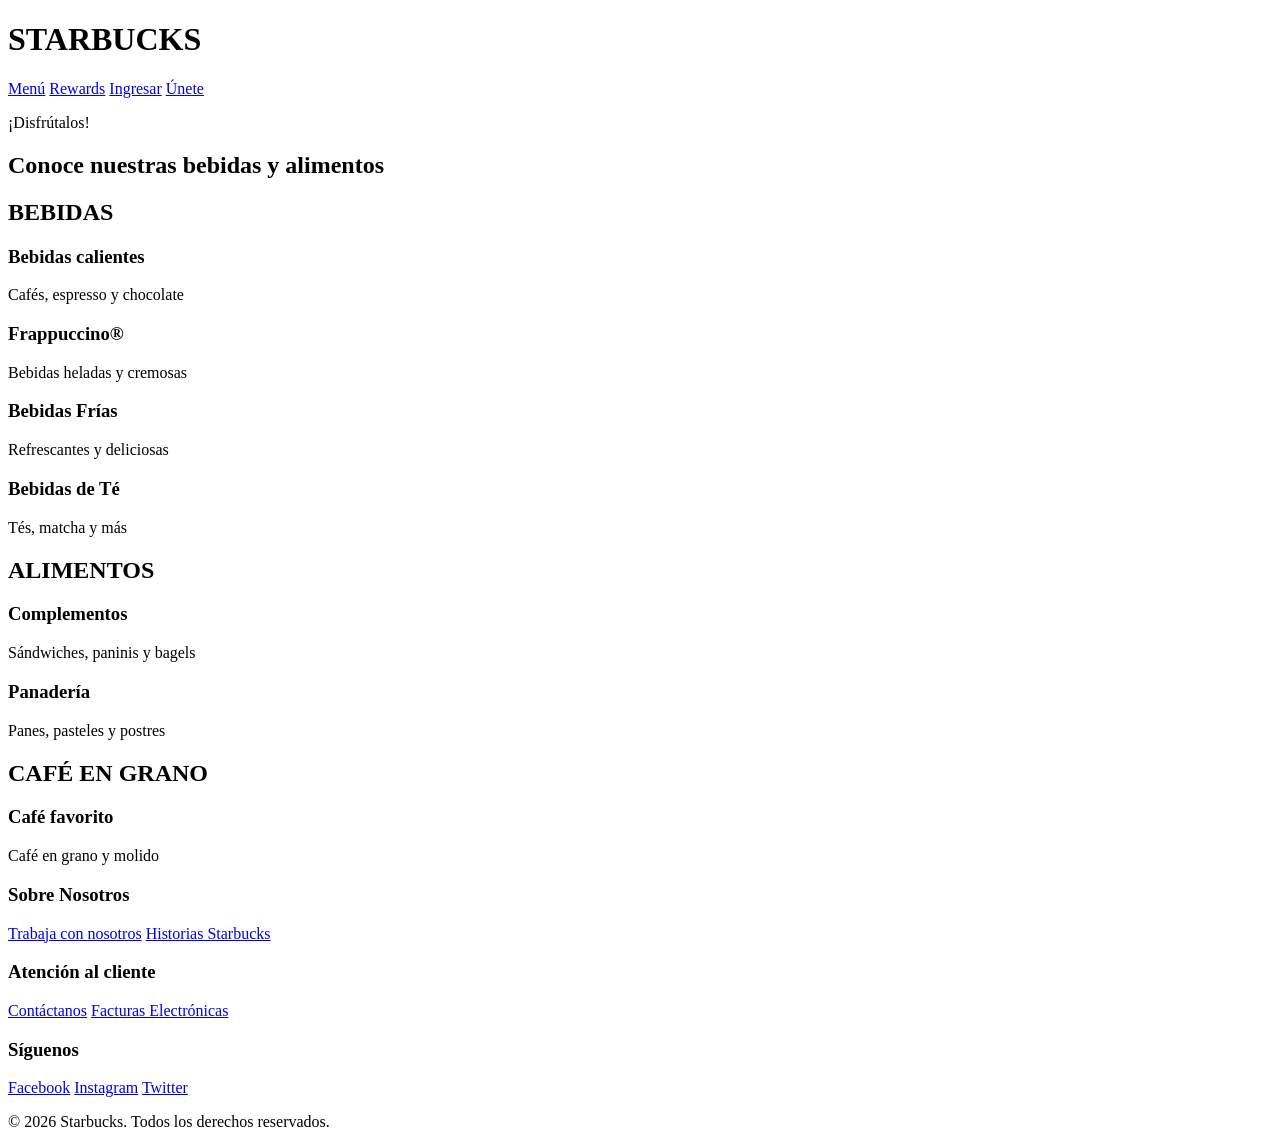
==== index.html @ e9fdda85 "Añadir estructura básica html" ====
<!DOCTYPE html>
<html lang="es">
<head>
    <meta charset="UTF-8">
    <link rel="stylesheet" href="style.css">
    <title>Starbucks</title>
    
</head>
<body>
    <header>
        <h1 class="logo">STARBUCKS</h1>
        <nav>
            <a href="menu.html">Menú</a>
            <a href="#">Rewards</a>
            <a href="#" class="boton boton-blanco">Ingresar</a>
            <a href="#" class="boton">Únete</a>
        </nav>
    </header>


    <section class="hero">
        <p>¡Disfrútalos!</p>
        <h2>Conoce nuestras bebidas y alimentos</h2>
    </section>

    <main>
        
        <h2 class="titulo-seccion">BEBIDAS</h2>
        
        <article>
            <figure class="circulo"></figure>
            <h3>Bebidas calientes</h3>
            <p>Cafés, espresso y chocolate</p>
        </article>

        <article>
            <figure class="circulo"></figure>
            <h3>Frappuccino®</h3>
            <p>Bebidas heladas y cremosas</p>
        </article>

        <article>
            <figure class="circulo"></figure>
            <h3>Bebidas Frías</h3>
            <p>Refrescantes y deliciosas</p>
        </article>

        <article>
            <figure class="circulo"></figure>
            <h3>Bebidas de Té</h3>
            <p>Tés, matcha y más</p>
        </article>

        <h2 class="titulo-seccion">ALIMENTOS</h2>
        
        <article>
            <figure class="circulo"></figure>
            <h3>Complementos</h3>
            <p>Sándwiches, paninis y bagels</p>
        </article>

        <article>
            <figure class="circulo"></figure>
            <h3>Panadería</h3>
            <p>Panes, pasteles y postres</p>
        </article>


        <h2 class="titulo-seccion">CAFÉ EN GRANO</h2>
        
        <article>
            <figure class="circulo"></figure>
            <h3>Café favorito</h3>
            <p>Café en grano y molido</p>
        </article>

    </main>

    <footer>
        <h3>Sobre Nosotros</h3>
        <a href="#">Trabaja con nosotros</a>
        <a href="#">Historias Starbucks</a>
        
        <h3>Atención al cliente</h3>
        <a href="#">Contáctanos</a>
        <a href="#">Facturas Electrónicas</a>
        
        <h3>Síguenos</h3>
        <p class="enlinea">
            <a href="#">Facebook</a>
            <a href="#">Instagram</a>
            <a href="#">Twitter</a>
        </p>

        <p class="copyright">
            © 2026 Starbucks. Todos los derechos reservados.
        </p>
    </footer>
</body>
</html>
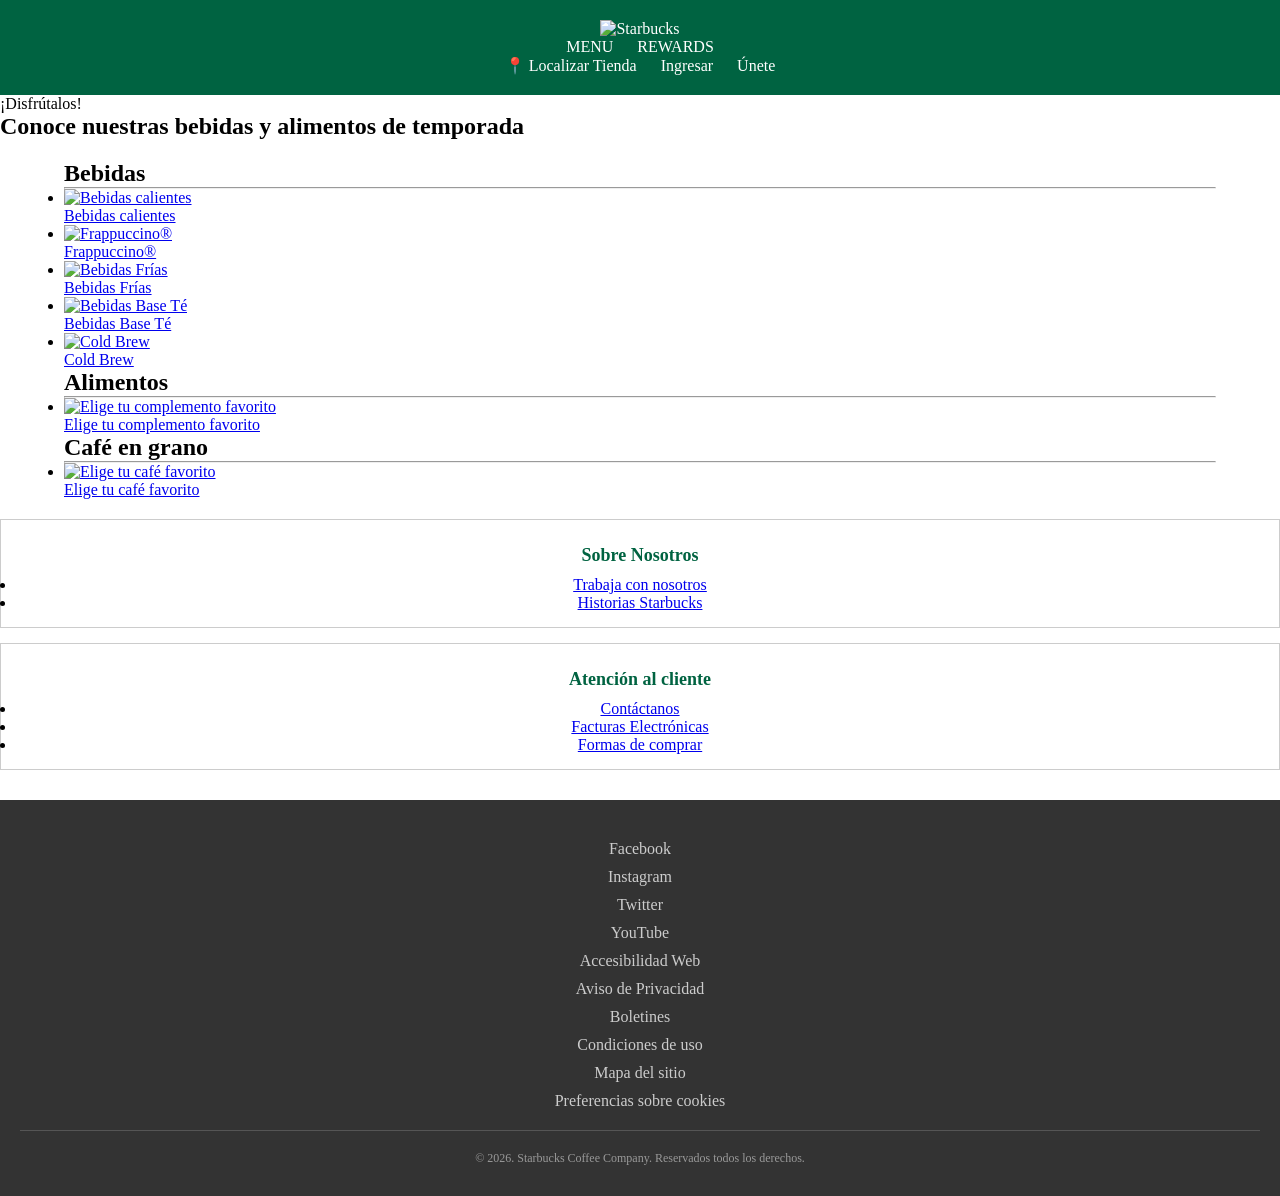
==== commit e02906a2: "Se agregó Herencia, Especifidad y Fuentes -No contiene imagenes" ====
--- a/index.html
+++ b/index.html
@@ -1,100 +1,199 @@
 <!DOCTYPE html>
 <html lang="es">
 <head>
-    <meta charset="UTF-8">
-    <link rel="stylesheet" href="style.css">
-    <title>Starbucks</title>
-    
+  <meta charset="UTF-8" />
+  <meta name="viewport" content="width=device-width, initial-scale=1.0"/>
+  <title>Menú | Starbucks México</title>
+  <link href="https://fonts.googleapis.com/css2?family=Lato:wght@300;400;700;900&display=swap" rel="stylesheet"/>
+  <link rel="stylesheet" href="style.css"/>
 </head>
 <body>
-    <header>
-        <h1 class="logo">STARBUCKS</h1>
-        <nav>
-            <a href="menu.html">Menú</a>
-            <a href="#">Rewards</a>
-            <a href="#" class="boton boton-blanco">Ingresar</a>
-            <a href="#" class="boton">Únete</a>
-        </nav>
-    </header>
+
+ 
+  <header>
+  <a href="/" class="logo">
+  <img
+        src="https://upload.wikimedia.org/wikipedia/en/thumb/d/d3/Starbucks_Corporation_Logo_2011.svg/1200px-Starbucks_Corporation_Logo_2011.svg.png"
+        alt="Starbucks"
+        class="logo-img"
+      />
+    </a>
+
+    <nav class="nav-principal">
+      <a href="/menu" class="nav-link nav-link--activo">MENU</a>
+      <a href="https://rewards.starbucks.mx" class="nav-link" target="_blank">REWARDS</a>
+    </nav>
+
+    <nav class="nav-acciones">
+      <a href="/stores" class="btn-tienda">📍 Localizar Tienda</a>
+      <a href="https://rewards.starbucks.mx/login" class="btn-ingresar">Ingresar</a>
+      <a href="https://rewards.starbucks.mx/register" class="btn-unete">Únete</a>
+    </nav>
+  </header>
 
 
-    <section class="hero">
-        <p>¡Disfrútalos!</p>
-        <h2>Conoce nuestras bebidas y alimentos</h2>
+  <section class="banner">
+    <p class="banner-sub">¡Disfrútalos!</p>
+    <h1 class="banner-titulo">Conoce nuestras bebidas y alimentos de temporada</h1>
+  </section>
+  
+  <main>
+    <section class="categoria">
+      <h2 class="categoria-titulo">Bebidas</h2>
+      <hr />
+      <ul class="productos-lista">
+        <li>
+        <a href="/menu/bebidas/calientes" class="producto">
+        <figure class="producto-figura">
+        <img
+                src="idk"
+                alt="Bebidas calientes"
+              />
+
+        </figure>
+       <p class="producto-nombre">Bebidas calientes</p>
+        </a>
+        </li>
+        <li>
+        <a href="/menu/bebidas/frappuccinosr" class="producto">
+        <figure class="producto-figura">
+        <img
+            src="idkkk"
+            alt="Frappuccino®"
+              />
+          </figure>
+          <p class="producto-nombre">Frappuccino®</p>
+          </a>
+          </li>
+
+          <li>
+          <a href="/menu/bebidas/frias" class="producto">
+          <figure class="producto-figura">
+            <img
+                src="idk"
+                alt="Bebidas Frías"
+              />
+            </figure>
+            <p class="producto-nombre">Bebidas Frías</p>
+          </a>
+        </li>
+
+        <li>
+          <a href="/menu/bebidas/bebidas-base-te" class="producto">
+            <figure class="producto-figura">
+              <img
+                src="idk"
+                alt="Bebidas Base Té"
+              />
+            </figure>
+            <p class="producto-nombre">Bebidas Base Té</p>
+          </a>
+        </li>
+
+        <li>
+          <a href="/menu/bebidas/cold-brew" class="producto">
+            <figure class="producto-figura">
+              <img
+                src="idk"
+                alt="Cold Brew"
+              />
+            </figure>
+            <p class="producto-nombre">Cold Brew</p>
+          </a>
+        </li>
+
+      </ul>
     </section>
 
-    <main>
-        
-        <h2 class="titulo-seccion">BEBIDAS</h2>
-        
-        <article>
-            <figure class="circulo"></figure>
-            <h3>Bebidas calientes</h3>
-            <p>Cafés, espresso y chocolate</p>
-        </article>
+   
+    <section class="categoria">
+      <h2 class="categoria-titulo">Alimentos</h2>
+      <hr />
 
-        <article>
-            <figure class="circulo"></figure>
-            <h3>Frappuccino®</h3>
-            <p>Bebidas heladas y cremosas</p>
-        </article>
+      <ul class="productos-lista">
 
-        <article>
-            <figure class="circulo"></figure>
-            <h3>Bebidas Frías</h3>
-            <p>Refrescantes y deliciosas</p>
-        </article>
+        <li>
+          <a href="/menu/alimentos/elige-tu-complemento-favorito" class="producto">
+            <figure class="producto-figura">
+              <img
+                src="idk"
+                alt="Elige tu complemento favorito"
+              />
+            </figure>
+            <p class="producto-nombre">Elige tu complemento favorito</p>
+          </a>
+        </li>
 
-        <article>
-            <figure class="circulo"></figure>
-            <h3>Bebidas de Té</h3>
-            <p>Tés, matcha y más</p>
-        </article>
+      </ul>
+    </section>
 
-        <h2 class="titulo-seccion">ALIMENTOS</h2>
-        
-        <article>
-            <figure class="circulo"></figure>
-            <h3>Complementos</h3>
-            <p>Sándwiches, paninis y bagels</p>
-        </article>
+    
+    <section class="categoria">
+      <h2 class="categoria-titulo">Café en grano</h2>
+      <hr />
 
-        <article>
-            <figure class="circulo"></figure>
-            <h3>Panadería</h3>
-            <p>Panes, pasteles y postres</p>
-        </article>
+      <ul class="productos-lista">
 
+        <li>
+          <a href="/menu/cafe-en-grano/elige-tu-cafe-favorito" class="producto">
+            <figure class="producto-figura">
+              <img
+                src="idk"
+                alt="Elige tu café favorito"
+              />
+            </figure>
+            <p class="producto-nombre">Elige tu café favorito</p>
+          </a>
+        </li>
 
-        <h2 class="titulo-seccion">CAFÉ EN GRANO</h2>
-        
-        <article>
-            <figure class="circulo"></figure>
-            <h3>Café favorito</h3>
-            <p>Café en grano y molido</p>
-        </article>
+      </ul>
+    </section>
 
-    </main>
+  </main>
 
-    <footer>
-        <h3>Sobre Nosotros</h3>
-        <a href="#">Trabaja con nosotros</a>
-        <a href="#">Historias Starbucks</a>
-        
-        <h3>Atención al cliente</h3>
-        <a href="#">Contáctanos</a>
-        <a href="#">Facturas Electrónicas</a>
-        
-        <h3>Síguenos</h3>
-        <p class="enlinea">
-            <a href="#">Facebook</a>
-            <a href="#">Instagram</a>
-            <a href="#">Twitter</a>
-        </p>
+  <section class="prefooter">
 
-        <p class="copyright">
-            © 2026 Starbucks. Todos los derechos reservados.
-        </p>
-    </footer>
+    <article class="prefooter-col">
+      <h3 class="prefooter-titulo">Sobre Nosotros</h3>
+      <ul class="prefooter-lista">
+        <li><a href="/seccion/trabaja-con-nosotros">Trabaja con nosotros</a></li>
+        <li><a href="https://historias.starbucks.com/es/" target="_blank">Historias Starbucks</a></li>
+      </ul>
+    </article>
+
+    <article class="prefooter-col">
+      <h3 class="prefooter-titulo">Atención al cliente</h3>
+      <ul class="prefooter-lista">
+        <li><a href="https://rewards.starbucks.mx/atencion-cliente">Contáctanos</a></li>
+        <li><a href="https://alsea.interfactura.com/RegistroDocumento.aspx?opc=Starbucks">Facturas Electrónicas</a></li>
+        <li><a href="/seccion/experiencia-starbucks">Formas de comprar</a></li>
+      </ul>
+    </article>
+
+  </section>
+
+  
+  <footer>
+
+    <nav class="redes">
+      <a href="https://www.facebook.com/StarbucksMexico" target="_blank">Facebook</a>
+      <a href="https://www.instagram.com/starbucksMex/" target="_blank">Instagram</a>
+      <a href="https://twitter.com/StarbucksMex" target="_blank">Twitter</a>
+      <a href="https://www.youtube.com/user/StarbucksMexico" target="_blank">YouTube</a>
+    </nav>
+
+    <nav class="footer-nav">
+      <a href="/articulo/accesibilidad-web">Accesibilidad Web</a>
+      <a href="/articulo/aviso-de-privacidad">Aviso de Privacidad</a>
+      <a href="/seccion/boletines">Boletines</a>
+      <a href="/articulo/condiciones-de-uso-1">Condiciones de uso</a>
+      <a href="/articulo/mapa-del-sitio">Mapa del sitio</a>
+      <a href="/articulo/preferencias-sobre-cookie">Preferencias sobre cookies</a>
+    </nav>
+
+    <p class="copyright">© 2026. Starbucks Coffee Company. Reservados todos los derechos.</p>
+
+  </footer>
+
 </body>
-</html>+</html>
--- a/style.css
+++ b/style.css
@@ -0,0 +1,130 @@
+
+        * {
+            margin: 0;
+            padding: 0;
+            box-sizing: border-box;
+        }
+
+       
+        header {
+            background-color: #006341;
+            padding: 20px;
+            text-align: center;
+        }
+
+        header a {
+            color: white;
+            text-decoration: none;
+            margin: 0 10px;
+        }
+
+        h1.logo {
+            color: white;
+            font-size: 24px;
+            margin-bottom: 10px;
+        }
+
+    
+        section.hero {
+            background-color: #f0f0f0;
+            padding: 30px;
+            text-align: center;
+        }
+
+        section.hero h2 {
+            color: #006341;
+            font-size: 28px;
+            margin: 10px 0;
+        }
+
+        main {
+            width: 90%;
+            margin: 20px auto;
+        }
+
+        
+        h2.titulo-seccion {
+            color: #006341;
+            font-size: 22px;
+            margin: 30px 0 15px;
+            padding-bottom: 5px;
+            border-bottom: 2px solid #006341;
+        }
+
+       
+        article {
+            border: 1px solid #ccc;
+            padding: 15px;
+            margin-bottom: 15px;
+            text-align: center;
+            background-color: white;
+        }
+
+        article h3 {
+            color: #006341;
+            margin: 10px 0;
+            font-size: 18px;
+        }
+
+        article p {
+            color: #666;
+        }
+
+        figure.circulo {
+            width: 120px;
+            height: 120px;
+            background-color: #ddd;
+            border-radius: 50%;
+            margin: 0 auto;
+        }
+
+       
+        a.boton {
+            background-color: #006341;
+            color: white;
+            padding: 8px 16px;
+            text-decoration: none;
+            display: inline-block;
+            margin: 5px;
+            border-radius: 20px;
+        }
+
+        a.boton-blanco {
+            background-color: white;
+            color: #006341;
+        }
+
+      
+        footer {
+            background-color: #333;
+            color: white;
+            padding: 30px 20px;
+            margin-top: 30px;
+            text-align: center;
+        }
+
+        footer a {
+            color: #ccc;
+            text-decoration: none;
+            display: block;
+            margin: 10px 0;
+        }
+
+        footer h3 {
+            color: white;
+            margin: 20px 0 10px;
+        }
+
+        p.copyright {
+            font-size: 12px;
+            color: #999;
+            margin-top: 20px;
+            padding-top: 20px;
+            border-top: 1px solid #555;
+        }
+
+        .enlinea a {
+            display: inline;
+            margin: 0 10px;
+        }
+    
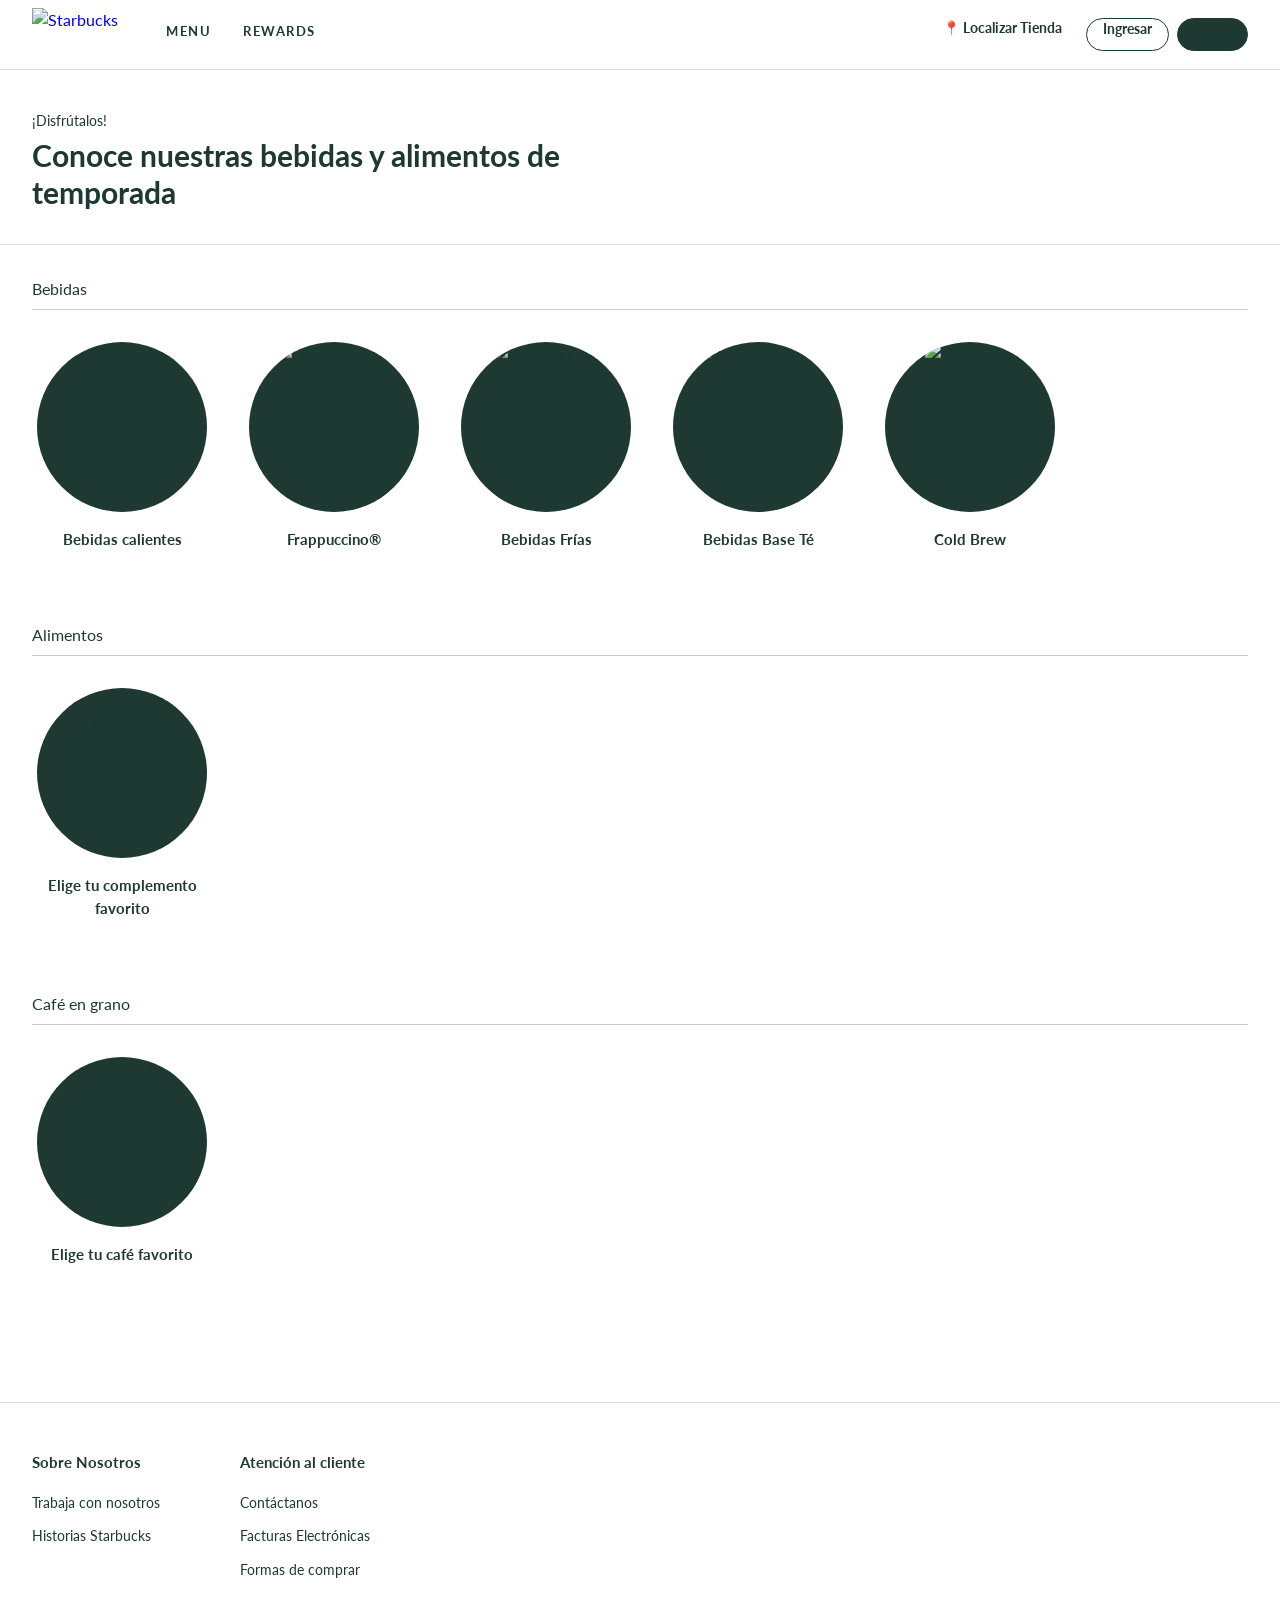
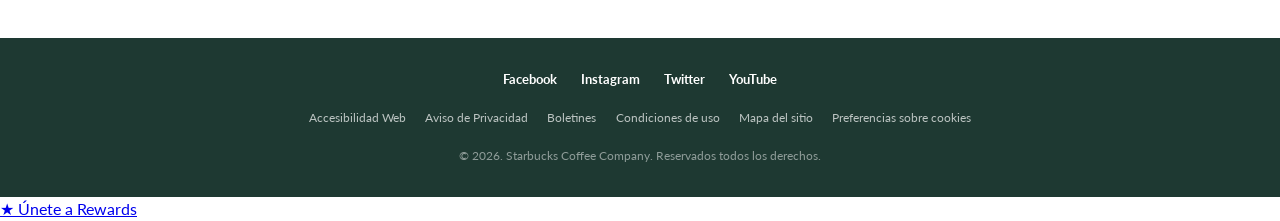
==== commit d2e7ec5c: "Agregar un nuevo botón" ====
--- a/index.html
+++ b/index.html
@@ -80,69 +80,61 @@
 
         <li>
           <a href="/menu/bebidas/bebidas-base-te" class="producto">
-            <figure class="producto-figura">
-              <img
+          <figure class="producto-figura">
+          <img
                 src="idk"
                 alt="Bebidas Base Té"
-              />
-            </figure>
-            <p class="producto-nombre">Bebidas Base Té</p>
-          </a>
+          />
+        </figure>
+       <p class="producto-nombre">Bebidas Base Té</p>
+     </a>
         </li>
 
         <li>
           <a href="/menu/bebidas/cold-brew" class="producto">
-            <figure class="producto-figura">
-              <img
-                src="idk"
-                alt="Cold Brew"
+          <figure class="producto-figura">
+        <img
+          src="idk"
+              alt="Cold Brew"
               />
-            </figure>
-            <p class="producto-nombre">Cold Brew</p>
-          </a>
+        </figure>
+        <p class="producto-nombre">Cold Brew</p>
+        </a>
         </li>
-
       </ul>
     </section>
-
-   
-    <section class="categoria">
+<section class="categoria">
       <h2 class="categoria-titulo">Alimentos</h2>
       <hr />
 
-      <ul class="productos-lista">
+    <ul class="productos-lista">
 
         <li>
-          <a href="/menu/alimentos/elige-tu-complemento-favorito" class="producto">
-            <figure class="producto-figura">
-              <img
-                src="idk"
-                alt="Elige tu complemento favorito"
+        <a href="/menu/alimentos/elige-tu-complemento-favorito" class="producto">
+         <figure class="producto-figura">
+       <img
+           src="idk"
+         alt="Elige tu complemento favorito"
               />
-            </figure>
-            <p class="producto-nombre">Elige tu complemento favorito</p>
-          </a>
-        </li>
+           </figure>
+          <p class="producto-nombre">Elige tu complemento favorito</p>
+        </a>
+      </li>
+</ul>
+</section>
 
-      </ul>
-    </section>
-
-    
     <section class="categoria">
-      <h2 class="categoria-titulo">Café en grano</h2>
-      <hr />
-
-      <ul class="productos-lista">
-
-        <li>
-          <a href="/menu/cafe-en-grano/elige-tu-cafe-favorito" class="producto">
-            <figure class="producto-figura">
-              <img
+    <h2 class="categoria-titulo">Café en grano</h2>
+     <hr />
+ <ul class="productos-lista">
+ <li>   <a href="/menu/cafe-en-grano/elige-tu-cafe-favorito" class="producto">
+         <figure class="producto-figura">
+            <img
                 src="idk"
                 alt="Elige tu café favorito"
               />
             </figure>
-            <p class="producto-nombre">Elige tu café favorito</p>
+          <p class="producto-nombre">Elige tu café favorito</p>
           </a>
         </li>
 
@@ -195,5 +187,10 @@
 
   </footer>
 
+  <a href="https://rewards.starbucks.mx" class="btn-flotante" target="_blank">
+    ★ Únete a Rewards
+  </a>
+
+</body>
 </body>
 </html>
--- a/style.css
+++ b/style.css
@@ -1,130 +1,377 @@
 
-        * {
-            margin: 0;
-            padding: 0;
-            box-sizing: border-box;
-        }
-
-       
-        header {
-            background-color: #006341;
-            padding: 20px;
-            text-align: center;
-        }
-
-        header a {
-            color: white;
-            text-decoration: none;
-            margin: 0 10px;
-        }
-
-        h1.logo {
-            color: white;
-            font-size: 24px;
-            margin-bottom: 10px;
-        }
-
-    
-        section.hero {
-            background-color: #f0f0f0;
-            padding: 30px;
-            text-align: center;
-        }
-
-        section.hero h2 {
-            color: #006341;
-            font-size: 28px;
-            margin: 10px 0;
-        }
-
-        main {
-            width: 90%;
-            margin: 20px auto;
-        }
-
-        
-        h2.titulo-seccion {
-            color: #006341;
-            font-size: 22px;
-            margin: 30px 0 15px;
-            padding-bottom: 5px;
-            border-bottom: 2px solid #006341;
-        }
-
-       
-        article {
-            border: 1px solid #ccc;
-            padding: 15px;
-            margin-bottom: 15px;
-            text-align: center;
-            background-color: white;
-        }
-
-        article h3 {
-            color: #006341;
-            margin: 10px 0;
-            font-size: 18px;
-        }
-
-        article p {
-            color: #666;
-        }
-
-        figure.circulo {
-            width: 120px;
-            height: 120px;
-            background-color: #ddd;
-            border-radius: 50%;
-            margin: 0 auto;
-        }
-
-       
-        a.boton {
-            background-color: #006341;
-            color: white;
-            padding: 8px 16px;
-            text-decoration: none;
-            display: inline-block;
-            margin: 5px;
-            border-radius: 20px;
-        }
-
-        a.boton-blanco {
-            background-color: white;
-            color: #006341;
-        }
-
-      
-        footer {
-            background-color: #333;
-            color: white;
-            padding: 30px 20px;
-            margin-top: 30px;
-            text-align: center;
-        }
-
-        footer a {
-            color: #ccc;
-            text-decoration: none;
-            display: block;
-            margin: 10px 0;
-        }
-
-        footer h3 {
-            color: white;
-            margin: 20px 0 10px;
-        }
-
-        p.copyright {
-            font-size: 12px;
-            color: #999;
-            margin-top: 20px;
-            padding-top: 20px;
-            border-top: 1px solid #555;
-        }
-
-        .enlinea a {
-            display: inline;
-            margin: 0 10px;
-        }
-    +* {
+  box-sizing: border-box;
+  margin: 0;
+  padding: 0;
+}
+
+/* Selector de tipo. font-family, font-size, color
+   y line-height se heredan a todos los hijos. */
+body {
+  font-family: 'Lato', Arial, sans-serif;
+  font-size: 16px;
+  line-height: 1.5;
+  color: #1e3932;
+  background-color: #ffffff;
+}
+
+
+h1 {
+  font-size: 1.85rem;
+  font-weight: 700;
+  line-height: 1.25;
+}
+
+h2 {
+  font-size: 1rem;
+  font-weight: 400;
+}
+
+h3 {
+  font-size: 0.95rem;
+  font-weight: 700;
+}
+
+p {
+  font-size: 0.9rem;
+}
+
+
+hr {
+  border: none;
+  border-top: 1px solid #cccccc;
+  margin-bottom: 2rem;
+}
+
+/* HEADER ── */
+
+header {
+  display: flex;
+  height: 70px;
+  width: 100%;
+  background-color: #ffffff;
+  border-bottom: 1px solid #e0e0e0;
+  padding: 0 2rem;
+}
+
+/* Selector de clase */
+.logo {
+  display: inline-block;
+  text-decoration: none;
+  padding-top: 8px;
+  padding-bottom: 8px;
+  margin-right: 2rem;
+}
+
+/* Selector de clase */
+.logo-img {
+  height: 54px;
+  width: 54px;
+}
+
+/* Selector de clase */
+.nav-principal {
+  display: flex;
+  flex: 1;
+}
+
+.nav-principal a {
+  display: inline-block;
+  text-decoration: none;
+  font-family: 'Lato', Arial, sans-serif;
+  font-size: 0.8rem;
+  font-weight: 700;
+  letter-spacing: 0.12em;
+  color: #1e3932;
+  padding: 0 1rem;
+  margin-top: 22px;
+  margin-bottom: 22px;
+}
+
+
+.nav-principal a:hover {
+  color: #006341;
+  text-decoration: underline;
+}
+
+
+.nav-link--activo {
+  color: #1e3932;
+}
+
+/* Selector de clase */
+.nav-acciones {
+  display: flex;
+}
+
+/* Selector descendiente */
+.nav-acciones a {
+  display: inline-block;
+  text-decoration: none;
+  font-family: 'Lato', Arial, sans-serif; 
+  font-size: 0.85rem;
+  font-weight: 700;
+  margin-top: 18px;
+  margin-bottom: 18px;
+  margin-left: 8px;
+  padding: 0 1rem;
+  border-radius: 100px;
+  color: #1e3932;
+}
+
+/* Selector de clase: botón Localizar Tienda */
+.btn-tienda {
+  font-weight: 400;
+  color: #1e3932;
+}
+
+.btn-tienda:hover {
+  color: #006341;
+}
+
+/* Selector de clase: botón Ingresar */
+.btn-ingresar {
+  border: 1px solid #1e3932;
+}
+
+.btn-ingresar:hover {
+  background-color: #1e3932;
+  color: #ffffff;
+}
+
+/* Selector de clase: botón Únete */
+.btn-unete {
+  background-color: #1e3932;
+  color: #ffffff;
+  border: 1px solid #1e3932;
+}
+
+/*Esto lo ví en mi universidad*/
+.btn-unete:hover {
+  background-color: #006341 !important;
+  border-color: #006341 !important;
+}
+
+/* Banner */
+/* Selector de clase */
+.banner {
+  background-color: #ffffff;
+  padding: 2.5rem 2rem 2rem;
+  border-bottom: 1px solid #e0e0e0;
+  max-width: 1280px;
+  margin-left: auto;
+  margin-right: auto;
+}
+
+.banner-sub {
+  font-size: 0.9rem;
+  font-weight: 400;
+  color: #1e3932;
+  margin-bottom: 0.4rem;
+}
+
+.banner-titulo {
+  font-size: 1.85rem;
+  font-weight: 700;
+  color: #1e3932;
+  line-height: 1.25;
+  max-width: 580px;
+}
+
+/* main*/
+/* Selector de tipo */
+main {
+  max-width: 1280px;
+  margin-left: auto;
+  margin-right: auto;
+  padding: 2rem 2rem 4rem;
+}
+
+/* sec cat*/
+/* Selector de clase */
+.categoria {
+  margin-bottom: 3rem;
+}
+
+.categoria-titulo {
+  font-family: 'Lato', Arial, sans-serif;
+  font-size: 1rem;
+  font-weight: 400;
+  color: #1e3932;
+  margin-bottom: 0.5rem;
+}
+
+/* ── LISTA DE PRODUCTOS ──
+   Selector de clase. display: flex pone
+   los li en fila horizontal. */
+.productos-lista {
+  list-style: none;
+  display: flex;
+  flex-wrap: wrap;
+  padding: 0;
+  margin: 0;
+}
+
+/* Selector de tipo dentro de clase:
+   .productos-lista li — especificidad 11 pts */
+.productos-lista li {
+  margin-right: 2rem;
+  margin-bottom: 1.5rem;
+}
+
+/* productt*/
+/* Selector de clase */
+.producto {
+  display: inline-block;
+  text-decoration: none;
+  text-align: center;
+  width: 180px;
+  color: #1e3932;
+}
+
+/* Hover: .producto:hover = 20 pts */
+.producto:hover {
+  color: #006341;
+}
+
+/* Selector de tipo: figure dentro de .producto
+   Especificidad: 11 pts (clase + tipo) */
+.producto figure {
+  display: block;
+  width: 170px;
+  height: 170px;
+  border-radius: 50%;
+  background-color: #1e3932;
+  margin-left: auto;
+  margin-right: auto;
+  margin-bottom: 1rem;
+  overflow: hidden;
+}
+
+/* Selector descendiente: img dentro de figure */
+.producto figure img {
+  width: 100%;
+  height: 100%;
+}
+
+/* Selector de clase */
+.producto-nombre {
+  font-family: 'Lato', Arial, sans-serif;
+  font-size: 0.95rem;
+  font-weight: 700;
+  text-align: center;
+  color: #1e3932;
+}
+
+/* Selector descendiente: al hacer hover en .producto,
+   el nombre cambia de color.
+   Especificidad: 20 pts — vence a .producto-nombre (10 pts) */
+.producto:hover .producto-nombre {
+  color: #006341;
+}
+
+/*Prefooter*/
+/* Selector de clase */
+.prefooter {
+  background-color: #ffffff;
+  border-top: 1px solid #e0e0e0;
+  padding: 3rem 2rem;
+  display: flex;
+  max-width: 1280px;
+  margin-left: auto;
+  margin-right: auto;
+}
+
+.prefooter-col {
+  margin-right: 5rem;
+}
+
+.prefooter-titulo {
+  font-family: 'Lato', Arial, sans-serif;
+  font-size: 0.95rem;
+  font-weight: 700;
+  color: #1e3932;
+  margin-bottom: 1rem;
+}
+
+/* Selector de clase */
+.prefooter-lista {
+  list-style: none;
+  padding: 0;
+  margin: 0;
+}
+
+/* Selector de tipo dentro de clase */
+.prefooter-lista li {
+  margin-bottom: 0.6rem;
+}
+
+/* Selector descendiente */
+.prefooter-lista a {
+  text-decoration: none;
+  font-size: 0.9rem;
+  color: #1e3932;
+}
+
+.prefooter-lista a:hover {
+  color: #006341;
+  text-decoration: underline;
+}
+
+/*FOOTER*/
+/* Selector de tipo */
+footer {
+  background-color: #1e3932;
+  padding: 2rem;
+  text-align: center;
+}
+
+/* Selector de clase */
+.redes {
+  display: flex;
+  justify-content: center;
+  margin-bottom: 1rem;
+}
+
+/* Selector descendiente */
+.redes a {
+  display: inline-block;
+  text-decoration: none;
+  font-size: 0.8rem;
+  font-weight: 700;
+  color: #ffffff;
+  margin: 0 0.75rem;
+}
+
+.redes a:hover {
+  text-decoration: underline;
+  color: #cba258;
+}
+
+/* Selector de clase */
+.footer-nav {
+  display: flex;
+  flex-wrap: wrap;
+  justify-content: center;
+  margin-bottom: 1rem;
+}
+
+/* Selector descendiente */
+.footer-nav a {
+  display: inline-block;
+  text-decoration: none;
+  font-size: 0.78rem;
+  color: rgba(255, 255, 255, 0.7);
+  padding: 0.2rem 0.6rem;
+}
+
+.footer-nav a:hover {
+  color: #ffffff;
+  text-decoration: underline;
+}
+
+/* Selector de clase */
+.copyright {
+  font-size: 0.75rem;
+  color: rgba(255, 255, 255, 0.5);
+}
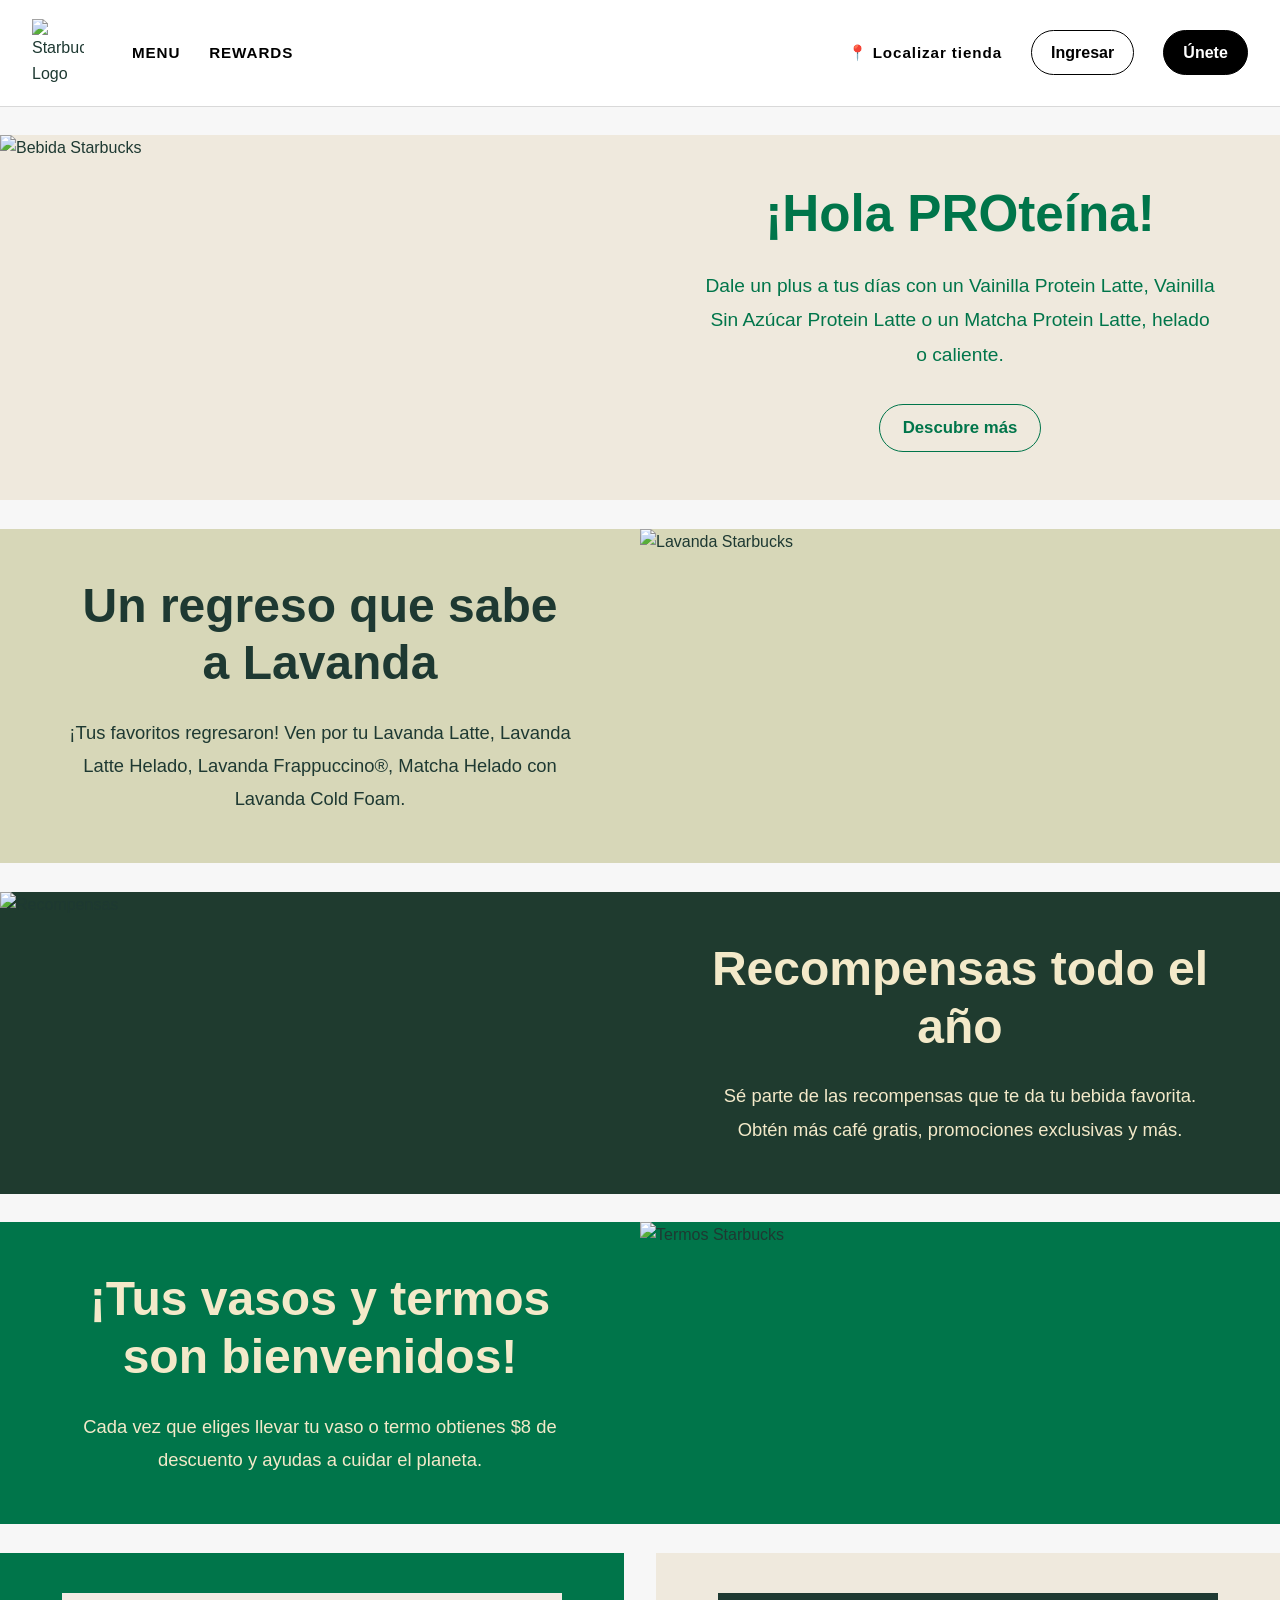
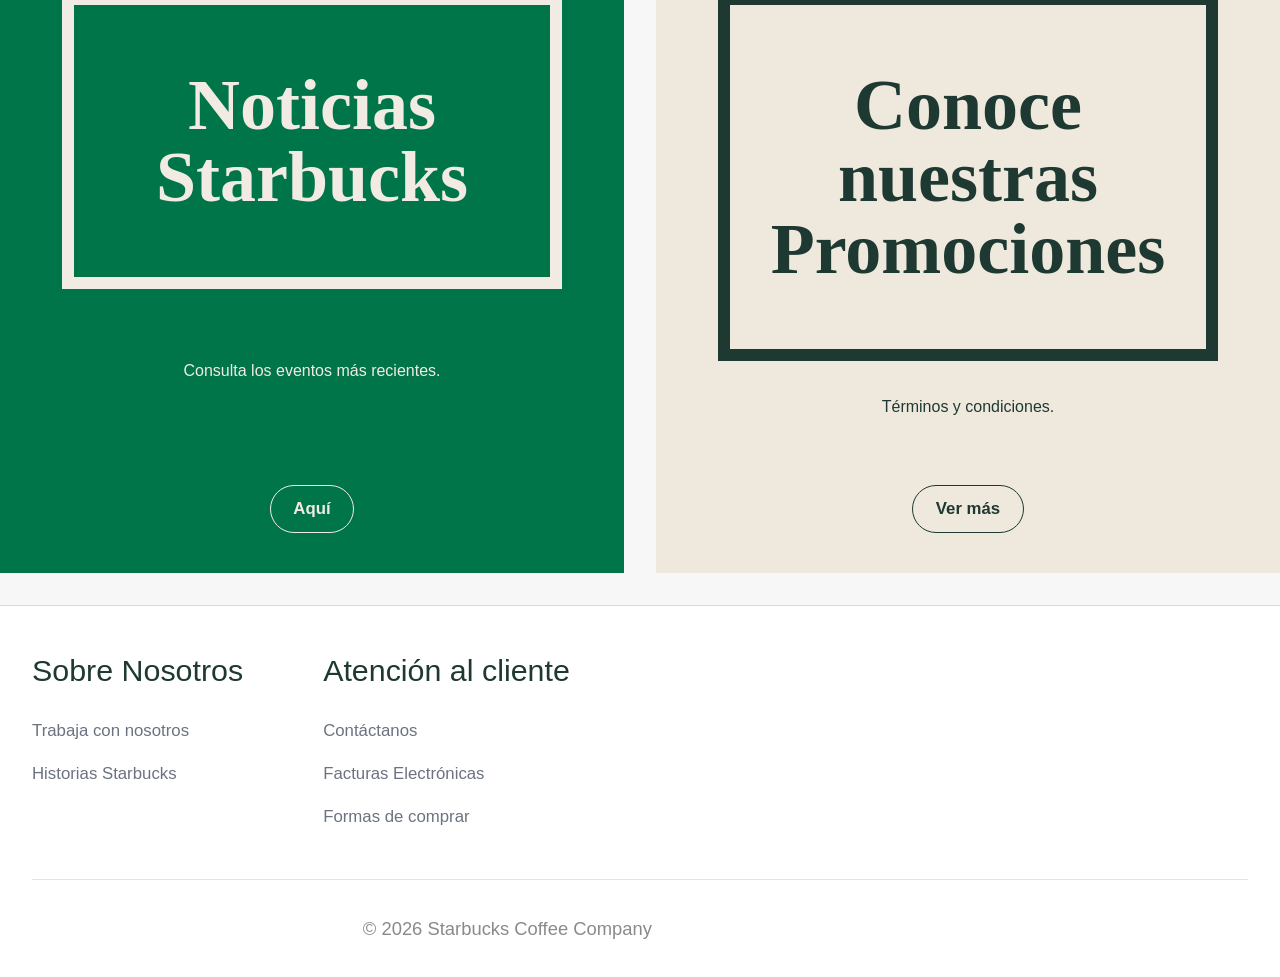
==== commit 5f10a895: "Insercción de Footer y NavBar" ====
--- a/index.html
+++ b/index.html
@@ -1,196 +1,139 @@
-<!DOCTYPE html>
-<html lang="es">
-<head>
-  <meta charset="UTF-8" />
-  <meta name="viewport" content="width=device-width, initial-scale=1.0"/>
-  <title>Menú | Starbucks México</title>
-  <link href="https://fonts.googleapis.com/css2?family=Lato:wght@300;400;700;900&display=swap" rel="stylesheet"/>
-  <link rel="stylesheet" href="style.css"/>
-</head>
-<body>
-
- 
-  <header>
-  <a href="/" class="logo">
-  <img
-        src="https://upload.wikimedia.org/wikipedia/en/thumb/d/d3/Starbucks_Corporation_Logo_2011.svg/1200px-Starbucks_Corporation_Logo_2011.svg.png"
-        alt="Starbucks"
-        class="logo-img"
-      />
-    </a>
-
-    <nav class="nav-principal">
-      <a href="/menu" class="nav-link nav-link--activo">MENU</a>
-      <a href="https://rewards.starbucks.mx" class="nav-link" target="_blank">REWARDS</a>
-    </nav>
-
-    <nav class="nav-acciones">
-      <a href="/stores" class="btn-tienda">📍 Localizar Tienda</a>
-      <a href="https://rewards.starbucks.mx/login" class="btn-ingresar">Ingresar</a>
-      <a href="https://rewards.starbucks.mx/register" class="btn-unete">Únete</a>
-    </nav>
-  </header>
-
-
-  <section class="banner">
-    <p class="banner-sub">¡Disfrútalos!</p>
-    <h1 class="banner-titulo">Conoce nuestras bebidas y alimentos de temporada</h1>
-  </section>
-  
-  <main>
-    <section class="categoria">
-      <h2 class="categoria-titulo">Bebidas</h2>
-      <hr />
-      <ul class="productos-lista">
-        <li>
-        <a href="/menu/bebidas/calientes" class="producto">
-        <figure class="producto-figura">
-        <img
-                src="idk"
-                alt="Bebidas calientes"
-              />
-
-        </figure>
-       <p class="producto-nombre">Bebidas calientes</p>
-        </a>
-        </li>
-        <li>
-        <a href="/menu/bebidas/frappuccinosr" class="producto">
-        <figure class="producto-figura">
-        <img
-            src="idkkk"
-            alt="Frappuccino®"
-              />
-          </figure>
-          <p class="producto-nombre">Frappuccino®</p>
-          </a>
-          </li>
-
-          <li>
-          <a href="/menu/bebidas/frias" class="producto">
-          <figure class="producto-figura">
-            <img
-                src="idk"
-                alt="Bebidas Frías"
-              />
-            </figure>
-            <p class="producto-nombre">Bebidas Frías</p>
-          </a>
-        </li>
-
-        <li>
-          <a href="/menu/bebidas/bebidas-base-te" class="producto">
-          <figure class="producto-figura">
-          <img
-                src="idk"
-                alt="Bebidas Base Té"
-          />
-        </figure>
-       <p class="producto-nombre">Bebidas Base Té</p>
-     </a>
-        </li>
-
-        <li>
-          <a href="/menu/bebidas/cold-brew" class="producto">
-          <figure class="producto-figura">
-        <img
-          src="idk"
-              alt="Cold Brew"
-              />
-        </figure>
-        <p class="producto-nombre">Cold Brew</p>
-        </a>
-        </li>
-      </ul>
-    </section>
-<section class="categoria">
-      <h2 class="categoria-titulo">Alimentos</h2>
-      <hr />
-
-    <ul class="productos-lista">
-
-        <li>
-        <a href="/menu/alimentos/elige-tu-complemento-favorito" class="producto">
-         <figure class="producto-figura">
-       <img
-           src="idk"
-         alt="Elige tu complemento favorito"
-              />
-           </figure>
-          <p class="producto-nombre">Elige tu complemento favorito</p>
-        </a>
-      </li>
-</ul>
-</section>
-
-    <section class="categoria">
-    <h2 class="categoria-titulo">Café en grano</h2>
-     <hr />
- <ul class="productos-lista">
- <li>   <a href="/menu/cafe-en-grano/elige-tu-cafe-favorito" class="producto">
-         <figure class="producto-figura">
-            <img
-                src="idk"
-                alt="Elige tu café favorito"
-              />
-            </figure>
-          <p class="producto-nombre">Elige tu café favorito</p>
-          </a>
-        </li>
-
-      </ul>
-    </section>
-
-  </main>
-
-  <section class="prefooter">
-
-    <article class="prefooter-col">
-      <h3 class="prefooter-titulo">Sobre Nosotros</h3>
-      <ul class="prefooter-lista">
-        <li><a href="/seccion/trabaja-con-nosotros">Trabaja con nosotros</a></li>
-        <li><a href="https://historias.starbucks.com/es/" target="_blank">Historias Starbucks</a></li>
-      </ul>
-    </article>
-
-    <article class="prefooter-col">
-      <h3 class="prefooter-titulo">Atención al cliente</h3>
-      <ul class="prefooter-lista">
-        <li><a href="https://rewards.starbucks.mx/atencion-cliente">Contáctanos</a></li>
-        <li><a href="https://alsea.interfactura.com/RegistroDocumento.aspx?opc=Starbucks">Facturas Electrónicas</a></li>
-        <li><a href="/seccion/experiencia-starbucks">Formas de comprar</a></li>
-      </ul>
-    </article>
-
-  </section>
-
-  
-  <footer>
-
-    <nav class="redes">
-      <a href="https://www.facebook.com/StarbucksMexico" target="_blank">Facebook</a>
-      <a href="https://www.instagram.com/starbucksMex/" target="_blank">Instagram</a>
-      <a href="https://twitter.com/StarbucksMex" target="_blank">Twitter</a>
-      <a href="https://www.youtube.com/user/StarbucksMexico" target="_blank">YouTube</a>
-    </nav>
-
-    <nav class="footer-nav">
-      <a href="/articulo/accesibilidad-web">Accesibilidad Web</a>
-      <a href="/articulo/aviso-de-privacidad">Aviso de Privacidad</a>
-      <a href="/seccion/boletines">Boletines</a>
-      <a href="/articulo/condiciones-de-uso-1">Condiciones de uso</a>
-      <a href="/articulo/mapa-del-sitio">Mapa del sitio</a>
-      <a href="/articulo/preferencias-sobre-cookie">Preferencias sobre cookies</a>
-    </nav>
-
-    <p class="copyright">© 2026. Starbucks Coffee Company. Reservados todos los derechos.</p>
-
-  </footer>
-
-  <a href="https://rewards.starbucks.mx" class="btn-flotante" target="_blank">
-    ★ Únete a Rewards
-  </a>
-
-</body>
-</body>
-</html>
+<!DOCTYPE html>
+<html lang="es">
+<head>
+  <meta charset="UTF-8" />
+  <meta name="viewport" content="width=device-width, initial-scale=1.0" />
+  <title>Starbucks México</title>
+  <link rel="preconnect" href="https://fonts.googleapis.com" />
+  <link href="https://fonts.googleapis.com/css2?family=Lato:wght@300;400;700;900&display=swap" rel="stylesheet" />
+  <link rel="stylesheet" href="home.css" />
+</head>
+<body>
+
+  <!-- ===== HEADER ===== -->
+  <header>
+    <nav>
+      <img src="assets__starbucks/logo.png" alt="Starbucks Logo" width="50" />
+
+      <!-- Links de navegación -->
+      <ul>
+        <li><a href="starbucks_menu.html">MENU</a></li>
+        <li><a href="starbucks_rewards.html">REWARDS</a></li>
+      </ul>
+
+      <!-- Botones de acción -->
+      <ul>
+        <li><a href="#">📍 Localizar tienda</a></li>
+        <li><button onclick="location.href='starbucks_login.html'">Ingresar</button></li>
+        <li><button onclick="location.href='starbucks_register.html'">Únete</button></li>
+      </ul>
+    </nav>
+  </header>
+
+
+  <!-- ===== CONTENIDO PRINCIPAL ===== -->
+  <main>
+
+    <!-- SECCIÓN 1: Hero principal -->
+    <section>
+      <figure>
+        <img src="assets__starbucks/hero.jpg" alt="Bebida Starbucks" />
+      </figure>
+      <article>
+        <h1>¡Hola PROteína!</h1>
+        <p>
+          Dale un plus a tus días con un Vainilla Protein Latte,
+          Vainilla Sin Azúcar Protein Latte o un Matcha Protein Latte,
+          helado o caliente.
+        </p>
+        <button>Descubre más</button>
+      </article>
+    </section>
+
+    <!-- SECCIÓN 2: Lavanda -->
+    <section>
+      <article>
+        <h2>Un regreso que sabe a Lavanda</h2>
+        <p>
+          ¡Tus favoritos regresaron! Ven por tu Lavanda Latte,
+          Lavanda Latte Helado, Lavanda Frappuccino®,
+          Matcha Helado con Lavanda Cold Foam.
+        </p>
+      </article>
+      <figure>
+        <img src="assets__starbucks/lavanda.jpg" alt="Lavanda Starbucks" />
+      </figure>
+    </section>
+
+    <!-- SECCIÓN 3: Recompensas -->
+    <section>
+      <figure>
+        <img src="assets__starbucks/recompensa.jpg" alt="Recompensas" />
+      </figure>
+      <article>
+        <h2>Recompensas todo el año</h2>
+        <p>
+          Sé parte de las recompensas que te da tu bebida favorita.
+          Obtén más café gratis, promociones exclusivas y más.
+        </p>
+      </article>
+    </section>
+
+    <!-- SECCIÓN 4: Termos -->
+    <section>
+      <article>
+        <h2>¡Tus vasos y termos son bienvenidos!</h2>
+        <p>
+          Cada vez que eliges llevar tu vaso o termo obtienes $8 de descuento
+          y ayudas a cuidar el planeta.
+        </p>
+      </article>
+      <figure>
+        <img src="assets__starbucks/termos.jpg" alt="Termos Starbucks" />
+      </figure>
+    </section>
+
+    <!-- SECCIÓN 5: Bloques grandes (Noticias + Promociones) -->
+    <section>
+      <article>
+        <h2>Noticias Starbucks</h2>
+        <p>Consulta los eventos más recientes.</p>
+        <button>Aquí</button>
+      </article>
+      <article>
+        <h2>Conoce nuestras Promociones</h2>
+        <p>Términos y condiciones.</p>
+        <button>Ver más</button>
+      </article>
+    </section>
+
+  </main>
+
+
+  <!-- ===== FOOTER ===== -->
+  <footer>
+
+    <!-- Links informativos -->
+    <section>
+      <ul>
+        <li>Sobre Nosotros</li>
+        <li>Trabaja con nosotros</li>
+        <li>Historias Starbucks</li>
+      </ul>
+      <ul>
+        <li>Atención al cliente</li>
+        <li>Contáctanos</li>
+        <li>Facturas Electrónicas</li>
+        <li>Formas de comprar</li>
+      </ul>
+    </section>
+
+    <!-- Copyright -->
+    <section>
+      <p>© 2026 Starbucks Coffee Company</p>
+    </section>
+
+  </footer>
+
+</body>
+</html>
--- a/home.css
+++ b/home.css
@@ -0,0 +1,335 @@
+/* ===================================
+   home.css — Página Principal (index.html)
+=================================== */
+
+
+/* ---- RESET BÁSICO ---- */
+* {
+  margin: 0;
+  padding: 0;
+  box-sizing: border-box;
+}
+
+body {
+  font-family: Arial, Helvetica, sans-serif;
+  background-color: #f7f7f7;
+  color: #1e3932;
+  line-height: 1.6;
+}
+
+
+/* ===== HEADER ===== */
+
+header {
+  background-color: #ffffff;
+  border-bottom: 1px solid #d9d9d9;
+  position: sticky;
+  top: 0;
+  z-index: 100;
+}
+
+nav {
+  max-width: 1400px;
+  margin: 0 auto;
+  padding: 1.2rem 2rem;
+  display: flex;
+  align-items: center;
+  justify-content: space-between;
+  gap: 1rem;
+}
+
+nav img {
+  width: 52px;
+  height: auto;
+}
+
+/* Listas del nav */
+nav ul {
+  list-style: none;
+  display: flex;
+  align-items: center;
+  gap: 1.8rem;
+}
+
+/* Primera lista (MENU / REWARDS) separada del logo */
+nav ul:first-of-type {
+  margin-right: auto;
+  margin-left: 2rem;
+}
+
+nav a {
+  text-decoration: none;
+  color: #000000;
+  font-weight: 700;
+  font-size: 0.95rem;
+  letter-spacing: 0.06em;
+}
+
+nav a:hover { color: #00754a; }
+
+/* Botones del header (Ingresar / Únete) */
+nav button {
+  font: inherit;
+  font-weight: 700;
+  padding: 0.55rem 1.2rem;
+  border-radius: 999px;
+  cursor: pointer;
+  transition: 0.2s ease;
+}
+
+/* Botón "Ingresar" — borde negro */
+nav ul:last-of-type li:nth-child(2) button {
+  background-color: #ffffff;
+  color: #000000;
+  border: 1px solid #000000;
+}
+
+/* Botón "Únete" — negro sólido */
+nav ul:last-of-type li:nth-child(3) button {
+  background-color: #000000;
+  color: #ffffff;
+  border: 1px solid #000000;
+}
+
+nav button:hover { transform: scale(1.03); }
+
+
+/* ===== MAIN ===== */
+
+main { width: 100%; }
+
+/* Cada sección = grid de 2 columnas (imagen + texto) */
+main > section {
+  max-width: 1500px;
+  margin: 1.8rem auto;
+  display: grid;
+  grid-template-columns: 1fr 1fr;
+  align-items: stretch;
+  overflow: hidden;
+}
+
+/* Imágenes ocupan todo su contenedor */
+figure {
+  width: 100%;
+  height: 100%;
+}
+
+figure img {
+  width: 100%;
+  height: 100%;
+  display: block;
+  object-fit: cover;
+}
+
+/* Texto centrado dentro de su columna */
+article {
+  display: flex;
+  flex-direction: column;
+  justify-content: center;
+  align-items: center;
+  text-align: center;
+  padding: 3rem 4rem;
+}
+
+h1, h2 {
+  font-size: 3rem;
+  line-height: 1.2;
+  margin-bottom: 1.5rem;
+  font-weight: 700;
+}
+
+p {
+  font-size: 1.15rem;
+  max-width: 620px;
+  line-height: 1.8;
+}
+
+/* Botones dentro de article */
+article button {
+  margin-top: 2rem;
+  padding: 0.8rem 1.4rem;
+  border-radius: 999px;
+  border: 1px solid #00754a;
+  background-color: transparent;
+  color: #00754a;
+  font-size: 1.05rem;
+  font-weight: 700;
+  cursor: pointer;
+  transition: 0.2s ease;
+}
+
+article button:hover {
+  background-color: rgba(0, 117, 74, 0.08);
+}
+
+
+/* ===== COLORES POR SECCIÓN ===== */
+
+/* Sección 1 — Hero (fondo crema) */
+main > section:nth-of-type(1) { background-color: #efe9dd; }
+main > section:nth-of-type(1) article h1 { color: #00754a; font-size: 3.2rem; }
+main > section:nth-of-type(1) article p  { color: #00754a; font-size: 1.2rem; }
+
+/* Sección 2 — Lavanda (fondo oliva claro) */
+main > section:nth-of-type(2) { background-color: #d7d7b8; }
+main > section:nth-of-type(2) article h2,
+main > section:nth-of-type(2) article p  { color: #1e3932; }
+
+/* Sección 3 — Recompensas (fondo verde oscuro) */
+main > section:nth-of-type(3) { background-color: #1f3b2f; }
+main > section:nth-of-type(3) article h2,
+main > section:nth-of-type(3) article p  { color: #f3e9c9; }
+
+/* Sección 4 — Termos (fondo verde medio) */
+main > section:nth-of-type(4) { background-color: #00754a; }
+main > section:nth-of-type(4) article h2,
+main > section:nth-of-type(4) article p  { color: #f3e9c9; }
+
+/* Sección 5 — Bloques grandes (dos columnas sin imagen) */
+main > section:nth-of-type(5) {
+  grid-template-columns: 1fr 1fr;
+  gap: 2rem;
+  background-color: transparent;
+}
+
+main > section:nth-of-type(5) article {
+  min-height: 620px;
+  padding: 2.5rem;
+  justify-content: space-between;
+}
+
+main > section:nth-of-type(5) article:first-child {
+  background-color: #00754a;
+  color: #f2ebe3;
+}
+
+main > section:nth-of-type(5) article:last-child {
+  background-color: #efe9dd;
+  color: #1e3932;
+}
+
+/* Títulos con borde decorativo estilo Starbucks */
+main > section:nth-of-type(5) article h2 {
+  font-family: Georgia, "Times New Roman", serif;
+  font-size: 4.5rem;
+  line-height: 1;
+  max-width: 500px;
+  margin: 0 auto;
+  border: 12px solid currentColor;
+  padding: 4rem 2rem;
+  width: 100%;
+}
+
+main > section:nth-of-type(5) article p {
+  font-size: 1rem;
+  max-width: 300px;
+  margin: 0 auto;
+}
+
+/* Botones sección 5 */
+main > section:nth-of-type(5) article:first-child button {
+  border-color: #f2ebe3;
+  color: #f2ebe3;
+}
+main > section:nth-of-type(5) article:first-child button:hover {
+  background-color: rgba(255,255,255,0.1);
+}
+main > section:nth-of-type(5) article:last-child button {
+  border-color: #1e3932;
+  color: #1e3932;
+}
+main > section:nth-of-type(5) article:last-child button:hover {
+  background-color: rgba(30,57,50,0.08);
+}
+
+
+/* ===== FOOTER ===== */
+
+footer {
+  margin-top: 2rem;
+  background-color: #ffffff;
+  border-top: 1px solid #d9d9d9;
+  padding: 2.5rem 2rem 2rem;
+}
+
+/* Links de categorías */
+footer > section:first-child {
+  max-width: 1400px;
+  margin: 0 auto;
+  display: flex;
+  gap: 5rem;
+  padding-bottom: 2rem;
+  border-bottom: 1px solid #e3e3e3;
+}
+
+footer ul { list-style: none; }
+
+/* Título de cada columna */
+footer ul li:first-child {
+  font-size: 1.9rem;
+  color: #1e3932;
+  font-weight: 400;
+  margin-bottom: 1.5rem;
+}
+
+footer ul li {
+  margin-bottom: 1rem;
+  color: #6b7280;
+  font-size: 1.05rem;
+}
+
+/* Copyright */
+footer > section:last-child {
+  max-width: 1400px;
+  margin: 0 auto;
+  text-align: right;
+  padding-top: 2rem;
+  color: #8a8a8a;
+  font-size: 0.95rem;
+}
+
+
+/* ===== RESPONSIVE ===== */
+
+/* Tablet */
+@media (max-width: 1024px) {
+  h1, h2 { font-size: 2.3rem; }
+
+  /* Secciones pasan a 1 columna */
+  main > section,
+  main > section:nth-of-type(5) { grid-template-columns: 1fr; }
+
+  article { padding: 2.5rem 2rem; }
+
+  main > section:nth-of-type(5) article h2 { font-size: 3.2rem; }
+
+  footer > section:first-child {
+    flex-direction: column;
+    gap: 2rem;
+  }
+}
+
+/* Móvil */
+@media (max-width: 768px) {
+  nav {
+    flex-wrap: wrap;
+    justify-content: center;
+    text-align: center;
+  }
+
+  nav ul:first-of-type { margin: 0; }
+  nav ul { flex-wrap: wrap; justify-content: center; }
+
+  h1, h2 { font-size: 2rem; }
+  p { font-size: 1rem; }
+
+  main > section:nth-of-type(5) article { min-height: 450px; }
+
+  main > section:nth-of-type(5) article h2 {
+    font-size: 2.5rem;
+    padding: 2.5rem 1.5rem;
+    border-width: 8px;
+  }
+
+  footer ul li:first-child { font-size: 1.5rem; }
+}
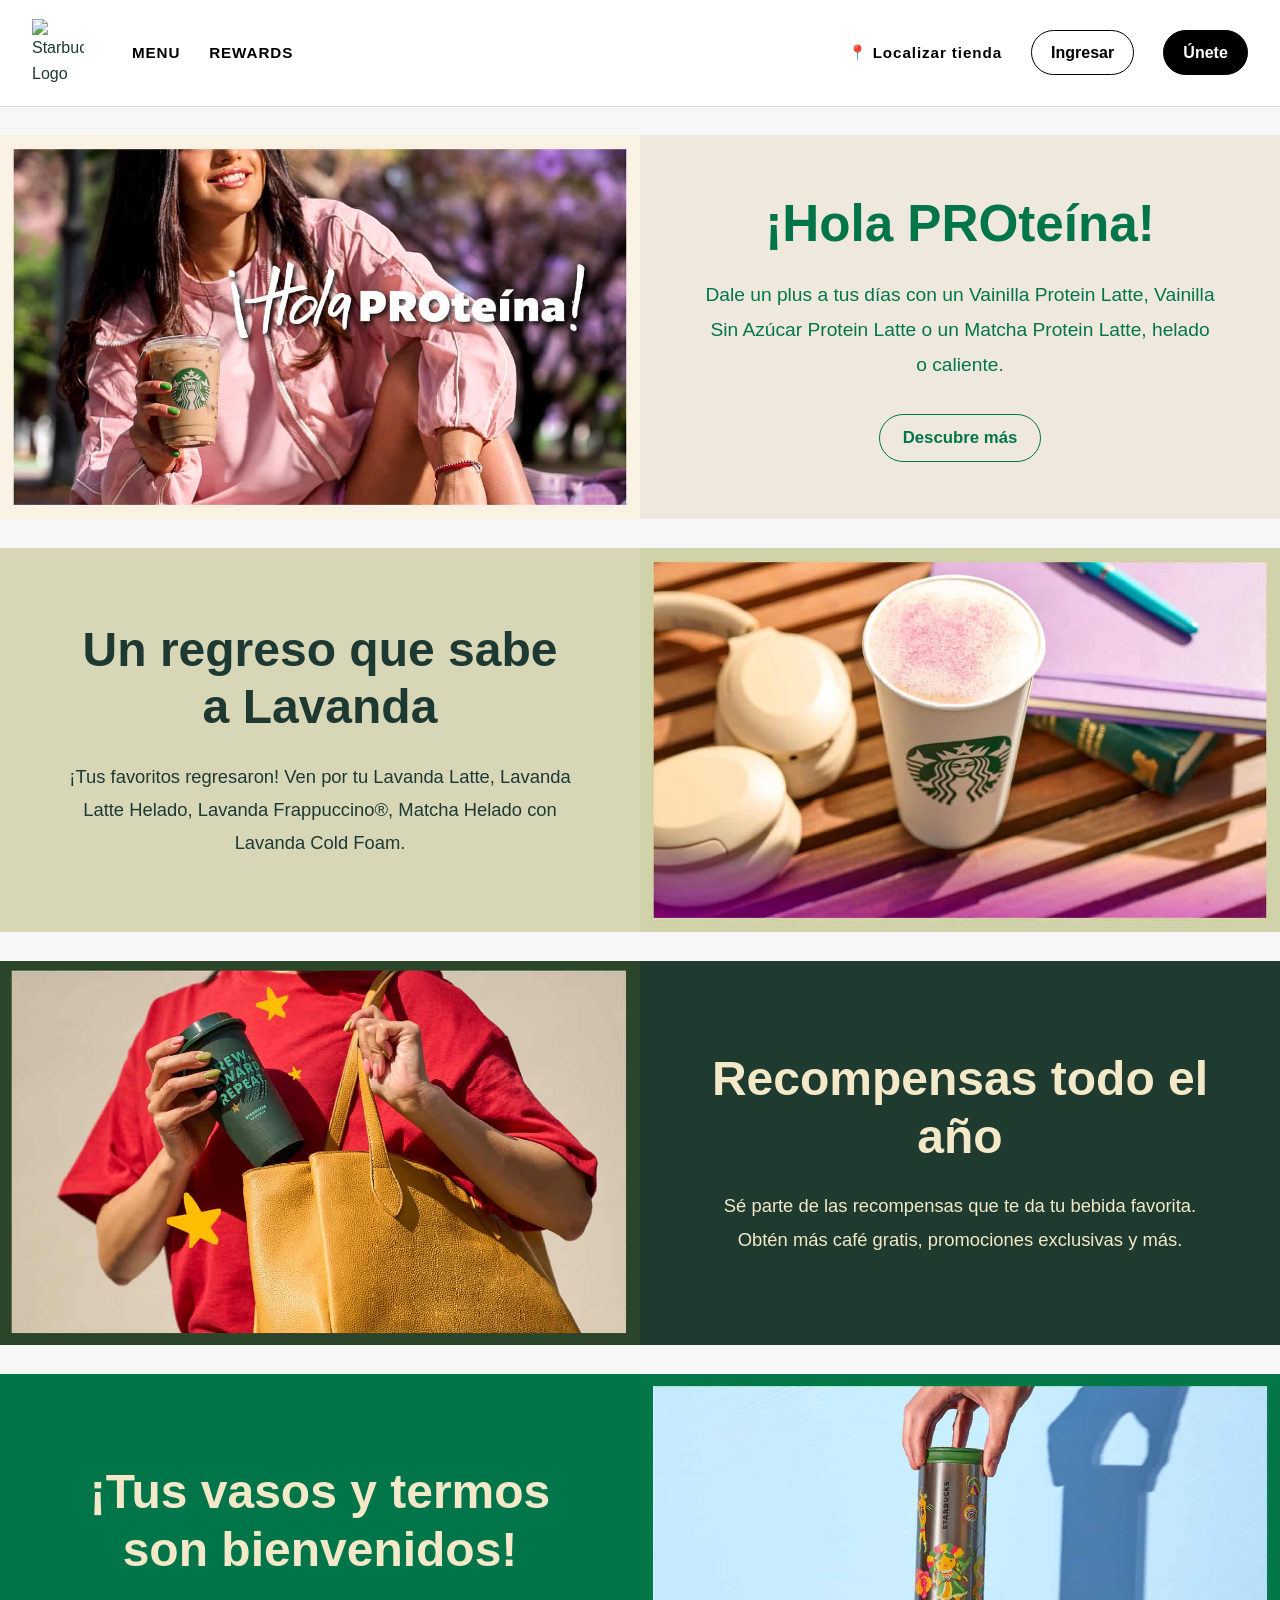
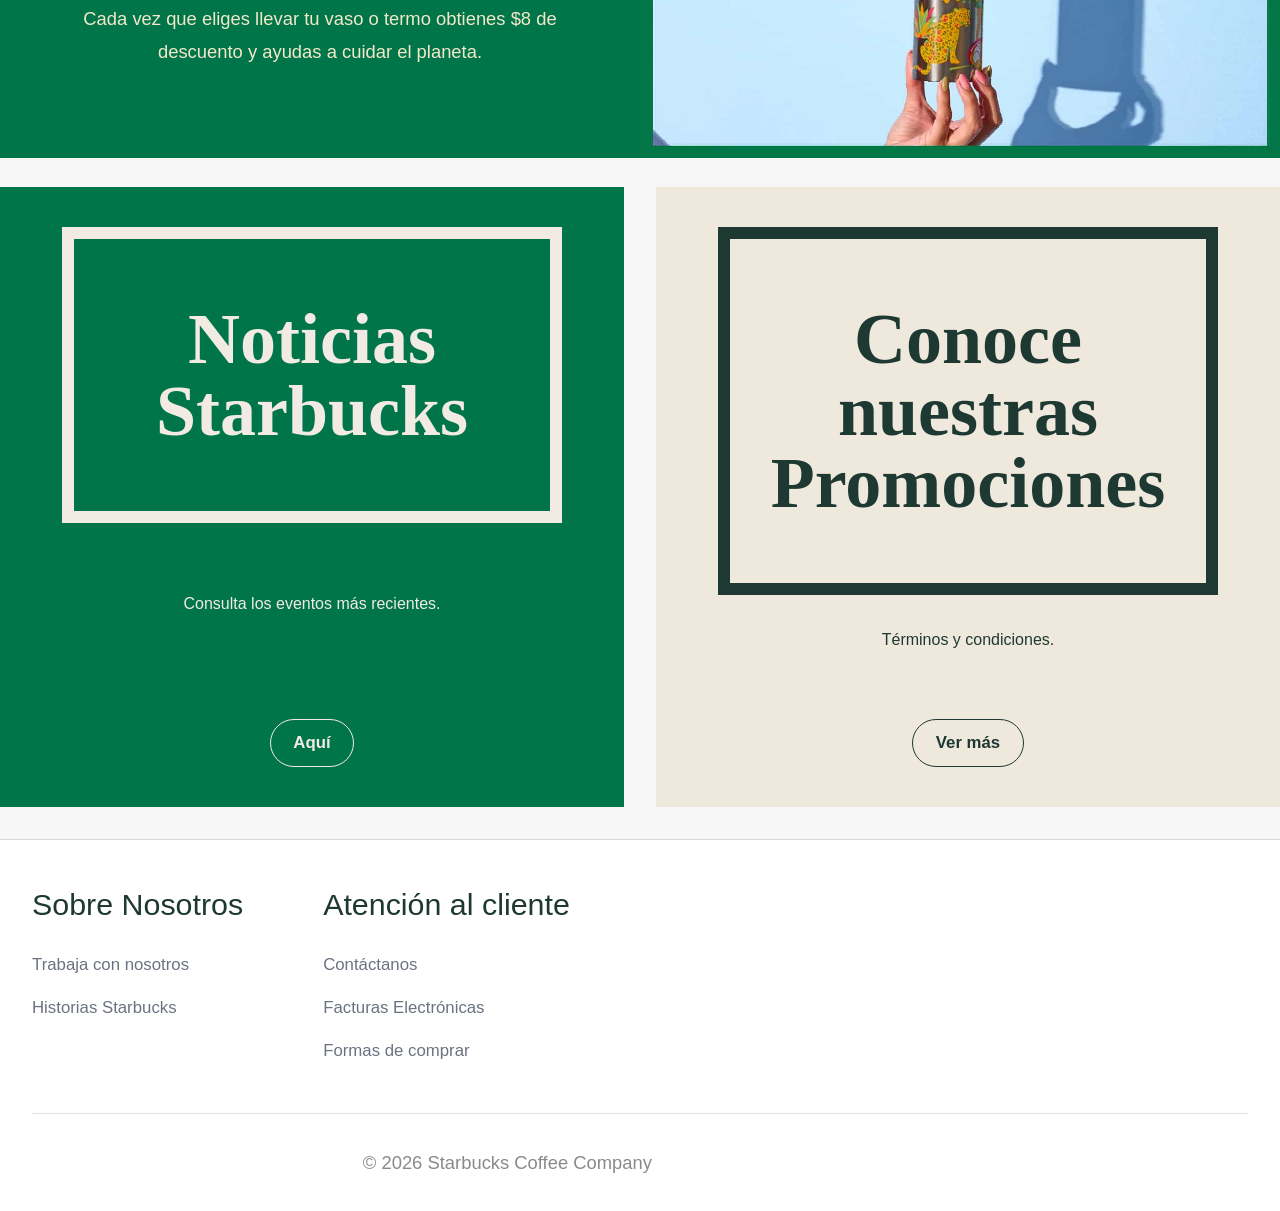
==== commit 31dd8c4f: "Replace local logo with external image URL" ====
--- a/index.html
+++ b/index.html
@@ -13,7 +13,7 @@
   <!-- ===== HEADER ===== -->
   <header>
     <nav>
-      <img src="assets__starbucks/logo.png" alt="Starbucks Logo" width="50" />
+      <img src="https://th.bing.com/th/id/R.ceb0640fd88d2d3cc6a202f513e338c6?rik=D898rUdSlypF9g&pid=ImgRaw&r=0" alt="Starbucks Logo" width="50" />
 
       <!-- Links de navegación -->
       <ul>
@@ -37,7 +37,7 @@
     <!-- SECCIÓN 1: Hero principal -->
     <section>
       <figure>
-        <img src="assets__starbucks/hero.jpg" alt="Bebida Starbucks" />
+        <img src="1.jpg" alt="Bebida Starbucks" />
       </figure>
       <article>
         <h1>¡Hola PROteína!</h1>
@@ -61,14 +61,14 @@
         </p>
       </article>
       <figure>
-        <img src="assets__starbucks/lavanda.jpg" alt="Lavanda Starbucks" />
+        <img src="2.jpg" alt="Lavanda Starbucks" />
       </figure>
     </section>
 
     <!-- SECCIÓN 3: Recompensas -->
     <section>
       <figure>
-        <img src="assets__starbucks/recompensa.jpg" alt="Recompensas" />
+        <img src="3.jpg" alt="Recompensas" />
       </figure>
       <article>
         <h2>Recompensas todo el año</h2>
@@ -89,7 +89,7 @@
         </p>
       </article>
       <figure>
-        <img src="assets__starbucks/termos.jpg" alt="Termos Starbucks" />
+        <img src="4.jpg" alt="Termos Starbucks" />
       </figure>
     </section>
 
